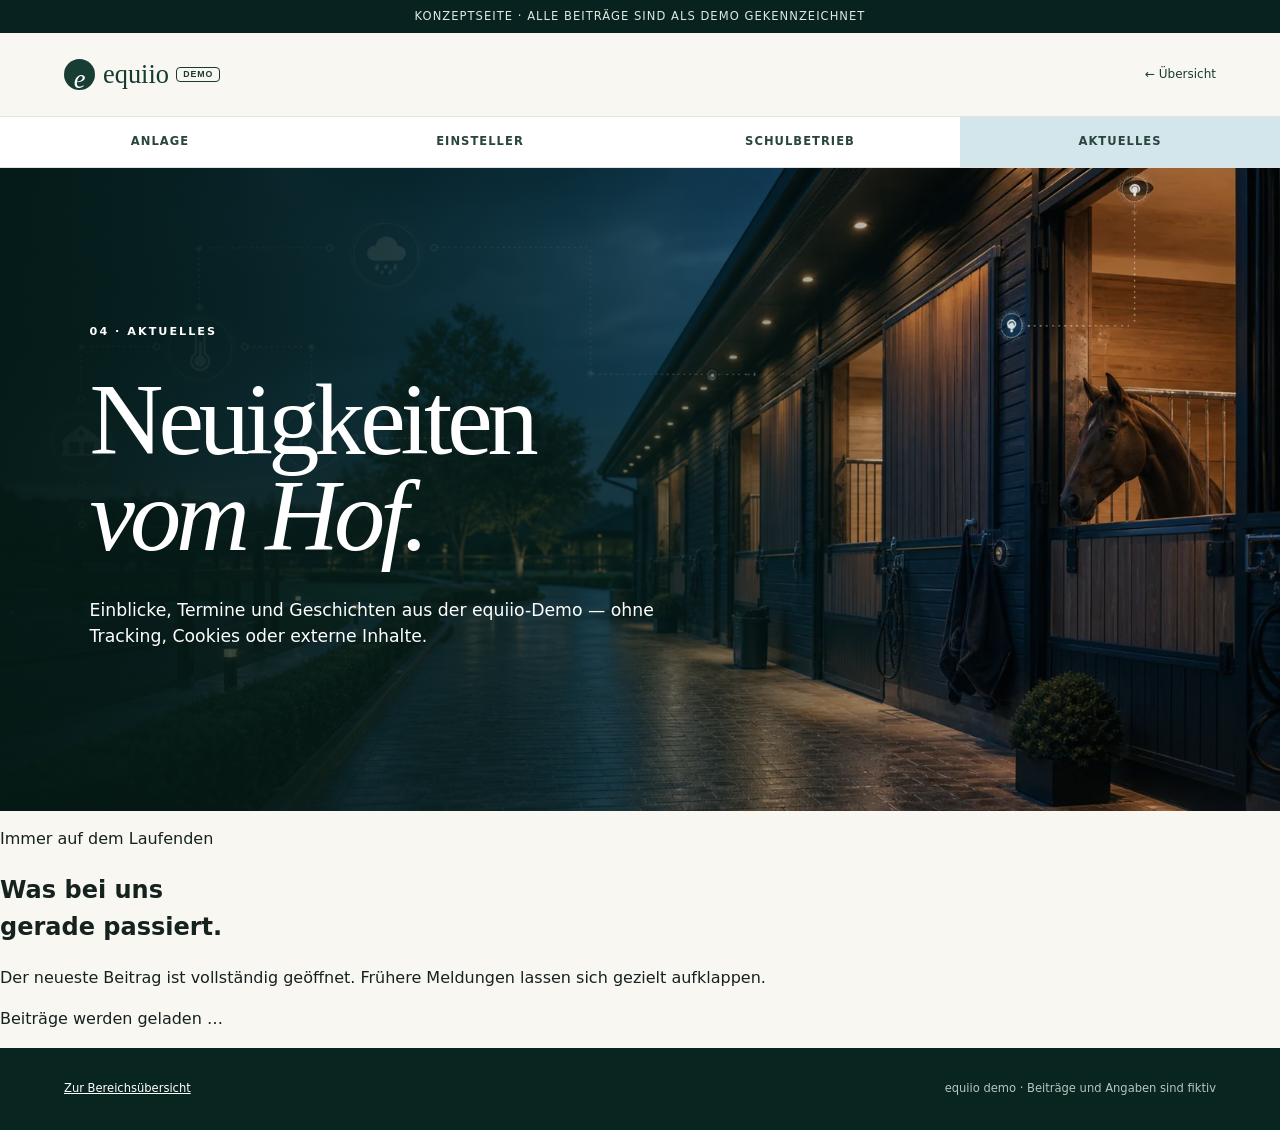
==== aktuelles.html @ f4b50541 "Aktuelles-Bereich hinzufügen: aktuelles.html" ====
<!doctype html>
<html lang="de">
<head>
  <meta charset="utf-8">
  <meta name="viewport" content="width=device-width,initial-scale=1">
  <meta name="description" content="Neuigkeiten und Einblicke aus der equiio Reitstall-Demo.">
  <meta name="robots" content="noindex,nofollow,noarchive">
  <title>Aktuelles · equiio demo</title>
  <link rel="stylesheet" href="style.css">
  <link rel="stylesheet" href="bereiche.css">
  <link rel="stylesheet" href="aktuelles.css">
  <script src="aktuelles.js" defer></script>
</head>
<body class="area-page area-blue news-page">
  <div class="demo-bar">Konzeptseite · alle Beiträge sind als Demo gekennzeichnet</div>
  <header class="area-header"><a class="brand" href="index.html"><span>e</span>equiio <small>demo</small></a><a href="index.html#bereiche">← Übersicht</a></header>
  <nav class="area-switch" aria-label="Bereiche wechseln"><a class="red" href="anlage.html">Anlage</a><a class="green" href="einsteller.html">Einsteller</a><a class="yellow" href="schulbetrieb.html">Schulbetrieb</a><a class="active blue" href="aktuelles.html" aria-current="page">Aktuelles</a></nav>
  <main>
    <section class="area-hero news-hero"><p>04 · Aktuelles</p><h1>Neuigkeiten<br><em>vom Hof.</em></h1><p>Einblicke, Termine und Geschichten aus der equiio-Demo — ohne Tracking, Cookies oder externe Inhalte.</p></section>
    <section class="news-content" aria-labelledby="news-heading">
      <div class="news-intro"><div><p class="news-kicker">Immer auf dem Laufenden</p><h2 id="news-heading">Was bei uns<br>gerade passiert.</h2></div><p>Der neueste Beitrag ist vollständig geöffnet. Frühere Meldungen lassen sich gezielt aufklappen.</p></div>
      <div id="news-list" class="news-list" aria-live="polite"><p class="news-loading">Beiträge werden geladen …</p></div>
      <noscript><p class="news-error">Für die sortierte Beitragsansicht muss JavaScript aktiviert sein.</p></noscript>
    </section>
  </main>
  <footer class="area-footer"><a href="index.html#bereiche">Zur Bereichsübersicht</a><span>equiio demo · Beiträge und Angaben sind fiktiv</span></footer>
</body>
</html>
---- style.css ----
:root{--forest:#123c35;--forest-2:#0a2924;--sage:#9eb3a1;--cream:#f3f0e8;--paper:#fbfaf6;--gold:#c8a96b;--ink:#15221e;--muted:#6f7772;--line:#d8ddd8;--white:#fff;--radius:22px}
body.area-red{--area:#724b3b;--area-strong:#432d27}body.area-green{--area:#496f55;--area-strong:#274637}body.area-yellow{--area:#9a7742;--area-strong:#57462e}body.area-blue{--area:#476b78;--area-strong:#263f49}
body.area-page .area-hero{position:relative;color:#fff;background-size:cover;background-position:center;isolation:isolate}body.area-page .area-hero:before{position:absolute;z-index:-1;inset:0;background:linear-gradient(90deg,rgba(5,26,21,.92),rgba(7,34,28,.62) 48%,rgba(6,26,22,.12) 78%);content:""}body.area-page .area-hero>p{position:relative;max-width:600px}body.area-red .area-hero{background-image:url("assets/anlage.webp?v=1")}body.area-green .area-hero{background-image:url("assets/einsteller.webp?v=1")}body.area-yellow .area-hero{background-image:url("assets/schulbetrieb.webp?v=1")}body.area-blue .area-hero{background-image:url("assets/digitales.webp?v=1")}@media(max-width:700px){body.area-page .area-hero{background-position:64% center}body.area-page .area-hero:before{background:linear-gradient(90deg,rgba(5,26,21,.93),rgba(7,34,28,.64) 72%,rgba(6,26,22,.28))}}
*{box-sizing:border-box}html{scroll-behavior:smooth}body{margin:0;color:var(--ink);background:var(--paper);font-family:Inter,ui-sans-serif,system-ui,-apple-system,"Segoe UI",sans-serif;line-height:1.55}button,input,select{font:inherit}button,a{ -webkit-tap-highlight-color:transparent}.demo-bar{padding:.48rem 1rem;color:#dce8e2;background:#08231f;text-align:center;font-size:.72rem;letter-spacing:.09em;text-transform:uppercase}.site-header{position:absolute;z-index:10;top:36px;left:0;right:0;display:flex;align-items:center;gap:2rem;max-width:1400px;margin:auto;padding:1.5rem 3.5rem;color:#fff}.brand{display:flex;align-items:center;gap:.15rem;color:inherit;font-family:Georgia,serif;font-size:1.65rem;text-decoration:none}.brand>span{display:grid;width:31px;height:31px;margin-right:.35rem;color:var(--forest);background:var(--gold);border-radius:50%;place-items:center;font-style:italic}.brand small{margin-left:.3rem;padding:.15rem .38rem;border:1px solid currentColor;border-radius:4px;font:600 .55rem/1 sans-serif;letter-spacing:.1em;text-transform:uppercase}.site-header nav{display:flex;gap:2rem;margin:auto}.site-header nav a{color:#f6f5f0;text-decoration:none;font-size:.84rem}.nav-cta{padding:.65rem 1rem;color:#fff;border:1px solid rgba(255,255,255,.55);border-radius:99px;text-decoration:none;font-size:.8rem}.menu-button{display:none}.hero{position:relative;min-height:850px;color:#fff;background:var(--forest);overflow:hidden}.hero>img{position:absolute;width:100%;height:100%;object-fit:cover}.hero-shade{position:absolute;inset:0;background:linear-gradient(90deg,rgba(4,25,21,.88) 0%,rgba(7,37,31,.61) 38%,rgba(7,28,24,.05) 70%),linear-gradient(0deg,rgba(6,25,22,.7),transparent 35%)}.hero-copy{position:relative;z-index:2;max-width:780px;padding:245px 5vw 150px}.kicker{margin:0 0 1.1rem;color:var(--gold);font-size:.73rem;font-weight:700;letter-spacing:.2em;text-transform:uppercase}.hero h1,.section h2{margin:0;font-family:Georgia,"Times New Roman",serif;font-weight:400;line-height:.98}.hero h1{font-size:clamp(4.5rem,8vw,8rem);letter-spacing:-.045em}.hero h1 em,.section h2 span,blockquote em{color:var(--gold);font-weight:400}.hero-copy>p:not(.kicker){max-width:600px;margin:2rem 0;color:#e1e9e5;font-size:1.12rem}.hero-actions{display:flex;gap:1rem}.button{display:inline-flex;align-items:center;justify-content:center;padding:.9rem 1.25rem;border:0;border-radius:99px;text-decoration:none;font-size:.82rem;font-weight:700;cursor:pointer}.primary{color:#102d28;background:var(--gold)}.ghost{color:#fff;background:rgba(255,255,255,.08);border:1px solid rgba(255,255,255,.45)}.hero-facts{position:absolute;z-index:2;right:4vw;bottom:2.8rem;display:flex;color:#fff;backdrop-filter:blur(12px)}.hero-facts div{display:flex;min-width:125px;padding:1rem 1.3rem;border-left:1px solid rgba(255,255,255,.3);flex-direction:column}.hero-facts strong{font:400 1.7rem Georgia,serif}.hero-facts span{color:#d8e1dc;font-size:.67rem;text-transform:uppercase;letter-spacing:.1em}.section{padding:8rem max(5vw,calc((100% - 1280px)/2))}.section-label{display:flex;align-items:center;gap:1rem;margin-bottom:4.5rem;color:#7b827e;font-size:.7rem;font-weight:700;letter-spacing:.17em;text-transform:uppercase}.section-label:after{height:1px;background:var(--line);content:"";flex:1}.section-label.light{color:#aec0b8}.section-label.light:after{background:rgba(255,255,255,.16)}.intro{background:var(--cream)}.intro-grid{display:grid;grid-template-columns:1.3fr .7fr;gap:8vw;align-items:end}.section h2{font-size:clamp(3rem,5.5vw,5.3rem);letter-spacing:-.035em}.intro-grid>p,.services-head>p{margin:0;color:var(--muted);font-size:1.05rem}.feature-grid{display:grid;grid-template-columns:repeat(3,1fr);gap:1.2rem;margin-top:5rem}.feature-card{padding:2.2rem;background:rgba(255,255,255,.63);border:1px solid rgba(23,61,53,.09);border-radius:var(--radius)}.feature-icon{display:grid;width:48px;height:48px;color:#fff;background:var(--forest);border-radius:50%;place-items:center;font-size:1.4rem}.feature-card h3{margin:1.8rem 0 .6rem;font:400 1.6rem Georgia,serif}.feature-card p{min-height:76px;color:var(--muted)}.feature-card>span{color:#3c5b53;font-size:.72rem;font-weight:700;text-transform:uppercase;letter-spacing:.1em}.live-section{color:#fff;background:var(--forest)}.live-dot{margin-left:auto;padding:.3rem .55rem;color:#bde0c5;background:#176a49;border-radius:99px;letter-spacing:.08em}.live-heading{display:flex;justify-content:space-between;align-items:end;margin-bottom:3.5rem}.live-heading>p{color:#aebdb7;font-size:.8rem}.dashboard{display:grid;grid-template-columns:1.05fr .9fr .95fr;gap:1.2rem}.dashboard article{min-height:390px;padding:1.6rem;color:var(--ink);background:#f7f5ee;border-radius:var(--radius)}.card-top{display:flex;justify-content:space-between;align-items:center;font-size:.76rem;font-weight:700;text-transform:uppercase;letter-spacing:.08em}.mock{padding:.25rem .45rem;color:#886b30;background:#e9ddbf;border-radius:99px;font-size:.55rem}.weather-main{display:flex;gap:1rem;align-items:center;margin:3rem 0}.weather-symbol{display:grid;width:64px;height:64px;color:#9a7225;background:#f1dfae;border-radius:50%;place-items:center;font-size:2rem}.weather-main>strong{font:400 4rem Georgia,serif}.weather-main div:last-child{display:flex;flex-direction:column}.weather-main small{color:var(--muted)}.weather-details{display:grid;grid-template-columns:repeat(3,1fr);border-top:1px solid var(--line);border-bottom:1px solid var(--line)}.weather-details div{display:flex;padding:1rem .5rem;flex-direction:column}.weather-details span{color:var(--muted);font-size:.68rem}.weather-card>p{color:#8a918d;font-size:.68rem}.pasture-card{overflow:hidden}.status-open{color:#257048}.pasture-visual{position:relative;height:210px;margin:1.5rem -1.6rem 0;background:linear-gradient(#cde2df,#e8e1c5);overflow:hidden}.sun{position:absolute;top:26px;right:38px;width:42px;height:42px;background:#efd386;border-radius:50%;box-shadow:0 0 40px #efd386}.hill{position:absolute;bottom:-45px;width:130%;height:150px;border-radius:50%}.h1{left:-30%;background:#779d72}.h2{right:-60%;bottom:-75px;background:#4e7958}.horse{position:absolute;z-index:2;right:43%;bottom:35px;color:#193d35;font-size:3.5rem}.pasture-info{display:flex;justify-content:space-between;align-items:center;padding-top:1.2rem}.pasture-info div{display:flex;flex-direction:column}.pasture-info strong{font:400 2.4rem Georgia,serif}.pasture-info span{color:var(--muted);font-size:.7rem}.pasture-info button{padding:.55rem .8rem;color:var(--forest);background:transparent;border:1px solid #a9b8b2;border-radius:99px;cursor:pointer;font-size:.7rem}.timeline{margin:2rem 0 0;padding:0;list-style:none}.timeline li{display:grid;grid-template-columns:48px 1fr 24px;gap:.8rem;align-items:center;padding:1rem 0;border-bottom:1px solid var(--line)}.timeline time{color:var(--muted);font-size:.72rem}.timeline li>div{display:flex;flex-direction:column}.timeline b{font-size:.85rem}.timeline span{color:var(--muted);font-size:.67rem}.timeline i{font-style:normal;color:#488264}.timeline .active{color:#47a66f}.services{background:var(--paper)}.services-head{display:grid;grid-template-columns:1.2fr .8fr;gap:8vw;align-items:end}.service-list{margin-top:5rem;border-top:1px solid var(--line)}.service-row{display:grid;grid-template-columns:55px 1fr 52px;gap:1.5rem;align-items:center;padding:2rem .5rem;border-bottom:1px solid var(--line)}.service-row>span{color:#8b938e;font-size:.7rem}.service-row h3{margin:0;font:400 2rem Georgia,serif}.service-row p{margin:.25rem 0 0;color:var(--muted)}.round-button{display:grid;width:44px;height:44px;padding:0;color:var(--forest);background:transparent;border:1px solid #a9b4af;border-radius:50%;place-items:center;text-decoration:none;cursor:pointer}.service-row:hover .round-button{color:#fff;background:var(--forest)}.booking{display:grid;grid-template-columns:1fr 400px;gap:10vw;align-items:center;color:#fff;background:#244d45;overflow:hidden}.booking-copy>p:not(.kicker){max-width:570px;margin:2rem 0;color:#cad8d3}.phone{padding:22px;background:#f4f1e9;border:9px solid #0c2722;border-radius:38px;box-shadow:0 30px 90px rgba(0,0,0,.25);color:var(--ink);transform:rotate(2deg)}.phone-top{display:flex;justify-content:space-between}.phone-top span{font:700 1.25rem Georgia,serif}.phone-top b{padding:.2rem .45rem;color:#fff;background:var(--forest);border-radius:99px;font-size:.55rem}.phone>p{margin:2rem 0 1rem;font:400 1.6rem Georgia,serif}.slot{display:grid;grid-template-columns:48px 1fr 20px;gap:.8rem;align-items:center;margin:.7rem 0;padding:.9rem;background:#fff;border-radius:14px}.slot.selected{background:#d9e5db}.slot time{text-align:center;font:700 1.1rem Georgia,serif}.slot time small{font:600 .55rem sans-serif}.slot div{display:flex;flex-direction:column}.slot b{font-size:.75rem}.slot span{color:var(--muted);font-size:.6rem}.concept{color:#fff;background:var(--forest-2)}.concept blockquote{max-width:1050px;margin:2rem auto 6rem;text-align:center;font:400 clamp(2.8rem,5vw,5.2rem)/1.08 Georgia,serif}.concept-meta{display:flex;justify-content:space-between;gap:4rem;padding-top:2rem;border-top:1px solid rgba(255,255,255,.15);color:#aebdb7}.concept-meta p{max-width:510px;margin:0}.concept-meta div{display:flex;gap:.5rem;align-items:flex-start}.concept-meta span{padding:.35rem .6rem;border:1px solid rgba(255,255,255,.2);border-radius:99px;font-size:.65rem}footer{display:grid;grid-template-columns:1fr 1.5fr;gap:2rem;padding:4rem 5vw;color:#9eaaa5;background:#071d19;font-size:.76rem}.footer-brand{color:#fff}.footer-brand>span{color:var(--forest)}footer p{margin:0}footer nav{display:flex;gap:1.2rem;grid-column:2}footer nav a,footer nav button{padding:0;color:#c2ccc8;background:none;border:0;text-decoration:none;cursor:pointer;font-size:inherit}footer>small{grid-column:2;color:#6d7d76}dialog{width:min(560px,calc(100% - 2rem));padding:2.4rem;border:0;border-radius:var(--radius);box-shadow:0 30px 100px rgba(0,0,0,.35)}dialog::backdrop{background:rgba(4,25,21,.78);backdrop-filter:blur(5px)}dialog h2{margin:0 0 1.5rem;font:400 2.4rem Georgia,serif}.dialog-close{position:absolute;top:1rem;right:1rem;width:36px;height:36px;background:#edf0ec;border:0;border-radius:50%;cursor:pointer;font-size:1.3rem}form{display:grid;gap:1rem}label{display:grid;gap:.35rem;font-size:.72rem;font-weight:700}input,select{width:100%;padding:.85rem;border:1px solid #ccd3cf;border-radius:9px;background:#fff}.privacy-note{padding:.8rem;color:#557068;background:#edf3ef;border-radius:9px;font-size:.68rem}.success-icon{display:grid;width:62px;height:62px;color:#fff;background:#347759;border-radius:50%;place-items:center;font-size:1.8rem}#booking-success h3{font:400 2rem Georgia,serif}#toast{position:fixed;z-index:20;right:1rem;bottom:1rem;max-width:360px;padding:1rem 1.3rem;color:#fff;background:#173f37;border-radius:12px;box-shadow:0 10px 40px rgba(0,0,0,.25);opacity:0;transform:translateY(20px);pointer-events:none;transition:.3s}#toast.show{opacity:1;transform:none}.reveal{opacity:0;transform:translateY(25px);transition:opacity .7s,transform .7s}.reveal.visible{opacity:1;transform:none}
@media(max-width:950px){.site-header{padding:1.2rem 1.5rem}.site-header nav,.nav-cta{display:none}.menu-button{display:block;margin-left:auto;color:#fff;background:transparent;border:1px solid rgba(255,255,255,.5);border-radius:99px;padding:.5rem .8rem}.site-header nav.open{position:absolute;top:70px;right:1.5rem;display:flex;padding:1rem;background:#0b2d27;border-radius:12px;flex-direction:column}.hero-copy{padding-left:1.5rem}.hero-facts{display:none}.intro-grid,.services-head{grid-template-columns:1fr;gap:2rem}.dashboard{grid-template-columns:1fr 1fr}.day-card{grid-column:1/-1}.booking{grid-template-columns:1fr}.phone{max-width:400px;margin:auto}.concept-meta{flex-direction:column}.feature-grid{grid-template-columns:1fr}.feature-card p{min-height:auto}}
@media(max-width:650px){.demo-bar{font-size:.58rem}.hero{min-height:760px}.hero>img{object-position:66% center}.hero-shade{background:linear-gradient(90deg,rgba(4,25,21,.92),rgba(7,37,31,.45)),linear-gradient(0deg,rgba(6,25,22,.8),transparent 50%)}.hero h1{font-size:3.8rem}.hero-copy{padding-top:210px}.hero-actions{align-items:flex-start;flex-direction:column}.section{padding:5.5rem 1.25rem}.section-label{margin-bottom:3rem}.dashboard{grid-template-columns:1fr}.day-card{grid-column:auto}.live-heading{align-items:flex-start;flex-direction:column}.service-row{grid-template-columns:35px 1fr 44px;gap:.7rem}.service-row h3{font-size:1.5rem}.service-row p{font-size:.78rem}.booking{padding-bottom:0}.phone{width:340px;max-width:100%;transform:none}.concept blockquote{text-align:left}.concept-meta div{align-items:flex-start;flex-direction:column}footer{grid-template-columns:1fr}footer nav,footer>small{grid-column:1}}
@media(prefers-reduced-motion:reduce){html{scroll-behavior:auto}.reveal{opacity:1;transform:none;transition:none}}
.portal{background:#f8f7f2}.portal-head{display:grid;grid-template-columns:1.2fr .8fr;gap:8vw;align-items:end;margin-bottom:4.5rem}.portal-head>p{margin:0;color:var(--muted);font-size:1.05rem}.portal-grid{display:grid;grid-template-columns:repeat(2,1fr);gap:1.2rem}.portal-card{position:relative;display:flex;min-height:460px;padding:2rem;color:#18302a;border:1px solid rgba(20,45,38,.08);border-radius:28px;box-shadow:0 20px 55px rgba(19,42,35,.06);overflow:hidden;flex-direction:column;text-decoration:none;transition:transform .35s,box-shadow .35s}.portal-card:before{position:absolute;inset:0;background:radial-gradient(circle at 85% 10%,rgba(255,255,255,.72),transparent 38%),linear-gradient(135deg,rgba(255,255,255,.2),transparent 55%);content:""}.portal-card>*{position:relative}.portal-card:hover{transform:translateY(-7px);box-shadow:0 28px 75px rgba(19,42,35,.14)}.portal-red{background:linear-gradient(145deg,#f3d7d5,#e9bfc0 58%,#dba9ad)}.portal-green{background:linear-gradient(145deg,#dcebdc,#bcd9c4 58%,#9fc8ad)}.portal-yellow{background:linear-gradient(145deg,#f5ebc8,#eadb9d 58%,#ddc678)}.portal-blue{background:linear-gradient(145deg,#dcebef,#bad7e2 58%,#99bfd0)}.portal-number{align-self:flex-end;font:.7rem/1 sans-serif;letter-spacing:.15em}.portal-icon{display:grid;width:58px;height:58px;margin:1rem 0 2.3rem;background:rgba(255,255,255,.45);border:1px solid rgba(255,255,255,.62);border-radius:18px;place-items:center;font-size:1.8rem;backdrop-filter:blur(10px)}.portal-card p{margin:0 0 .6rem;font-size:.67rem;font-weight:800;letter-spacing:.16em;text-transform:uppercase}.portal-card h3{margin:0;font:400 clamp(2rem,3.2vw,3.2rem)/1.03 Georgia,serif;letter-spacing:-.025em}.portal-card ul{display:flex;gap:.45rem;margin:1.5rem 0;padding:0;flex-wrap:wrap;list-style:none}.portal-card li{padding:.35rem .6rem;background:rgba(255,255,255,.35);border-radius:99px;font-size:.66rem}.portal-card>b{display:flex;justify-content:space-between;align-items:center;margin-top:auto;padding-top:1.4rem;border-top:1px solid rgba(22,53,44,.14);font-size:.73rem;text-transform:uppercase;letter-spacing:.1em}.portal-card b i{display:grid;width:38px;height:38px;background:rgba(255,255,255,.55);border-radius:50%;place-items:center;font-style:normal;font-size:1rem}@media(max-width:950px){.portal-head{grid-template-columns:1fr;gap:2rem}}@media(max-width:650px){.portal-grid{grid-template-columns:1fr}.portal-card{min-height:410px}}
---- bereiche.css ----
.area-page{--area:#d9e8e1;--area-strong:#9fc8ad;margin:0;background:#f8f7f2}.area-red{--area:#f1d5d3;--area-strong:#dba9ad}.area-green{--area:#dcebdc;--area-strong:#9fc8ad}.area-yellow{--area:#f5ebc8;--area-strong:#ddc678}.area-blue{--area:#dcebef;--area-strong:#99bfd0}.area-header{display:flex;justify-content:space-between;align-items:center;padding:1.3rem 5vw;color:#173a33;background:#f8f7f2}.area-header>a:last-child{color:inherit;text-decoration:none;font-size:.75rem}.area-header .brand>span{color:#fff;background:#183d35}.area-switch{position:sticky;z-index:8;top:0;display:grid;grid-template-columns:repeat(4,1fr);background:#fff;border-top:1px solid #e0e3df;border-bottom:1px solid #e0e3df}.area-switch a{padding:1rem;text-align:center;color:#29453e;text-decoration:none;font-size:.72rem;font-weight:800;letter-spacing:.09em;text-transform:uppercase;transition:.25s}.area-switch a.red:hover,.area-switch a.red.active{background:#efcfce}.area-switch a.green:hover,.area-switch a.green.active{background:#d3e7d5}.area-switch a.yellow:hover,.area-switch a.yellow.active{background:#f1e4b7}.area-switch a.blue:hover,.area-switch a.blue.active{background:#d3e6ec}.area-hero{min-height:570px;padding:9rem 7vw;background:radial-gradient(circle at 85% 10%,rgba(255,255,255,.85),transparent 35%),linear-gradient(135deg,var(--area),var(--area-strong));overflow:hidden}.area-hero>p:first-child{font-size:.7rem;font-weight:800;letter-spacing:.18em;text-transform:uppercase}.area-hero h1{max-width:1000px;margin:2rem 0;font:400 clamp(4rem,8vw,8rem)/.94 Georgia,serif;letter-spacing:-.05em}.area-hero h1 em{color:#fff;text-shadow:0 1px 1px rgba(20,40,34,.1);font-weight:400}.area-hero>p:last-child{max-width:580px;font-size:1.08rem}.area-content{padding:8rem max(5vw,calc((100% - 1280px)/2))}.area-intro{display:grid;grid-template-columns:1.1fr .9fr;gap:8vw;align-items:end}.area-intro h2{margin:0;font:400 clamp(3rem,5vw,5rem)/1 Georgia,serif}.area-intro p{margin:0;color:#69736e}.info-grid{display:grid;grid-template-columns:repeat(2,1fr);gap:1rem;margin-top:5rem}.info-grid article{min-height:260px;padding:2rem;background:#fff;border:1px solid #e3e6e2;border-radius:22px}.info-grid b{color:#779188;font-size:.68rem;text-transform:uppercase;letter-spacing:.12em}.info-grid h3{margin:2.5rem 0 .7rem;font:400 2rem Georgia,serif}.info-grid p{color:#6d7772}.info-grid button,.info-grid a{display:inline-block;margin-top:.7rem;padding:.65rem .9rem;color:#173d35;background:var(--area);border:0;border-radius:99px;text-decoration:none;cursor:pointer;font-size:.72rem;font-weight:700}.area-footer{display:flex;justify-content:space-between;padding:2rem 5vw;color:#b7c5bf;background:#09251f;font-size:.72rem}.area-footer a{color:#fff}#area-toast{position:fixed;right:1rem;bottom:1rem;padding:1rem 1.2rem;color:#fff;background:#173f37;border-radius:12px;opacity:0;transform:translateY(20px);transition:.3s;pointer-events:none}#area-toast.show{opacity:1;transform:none}@media(max-width:700px){.area-switch a{padding:.8rem .2rem;font-size:.58rem}.area-hero{min-height:520px;padding:6rem 1.3rem}.area-hero h1{font-size:4rem}.area-content{padding:5rem 1.3rem}.area-intro,.info-grid{grid-template-columns:1fr}.area-intro{gap:2rem}.area-footer{gap:1rem;flex-direction:column}}
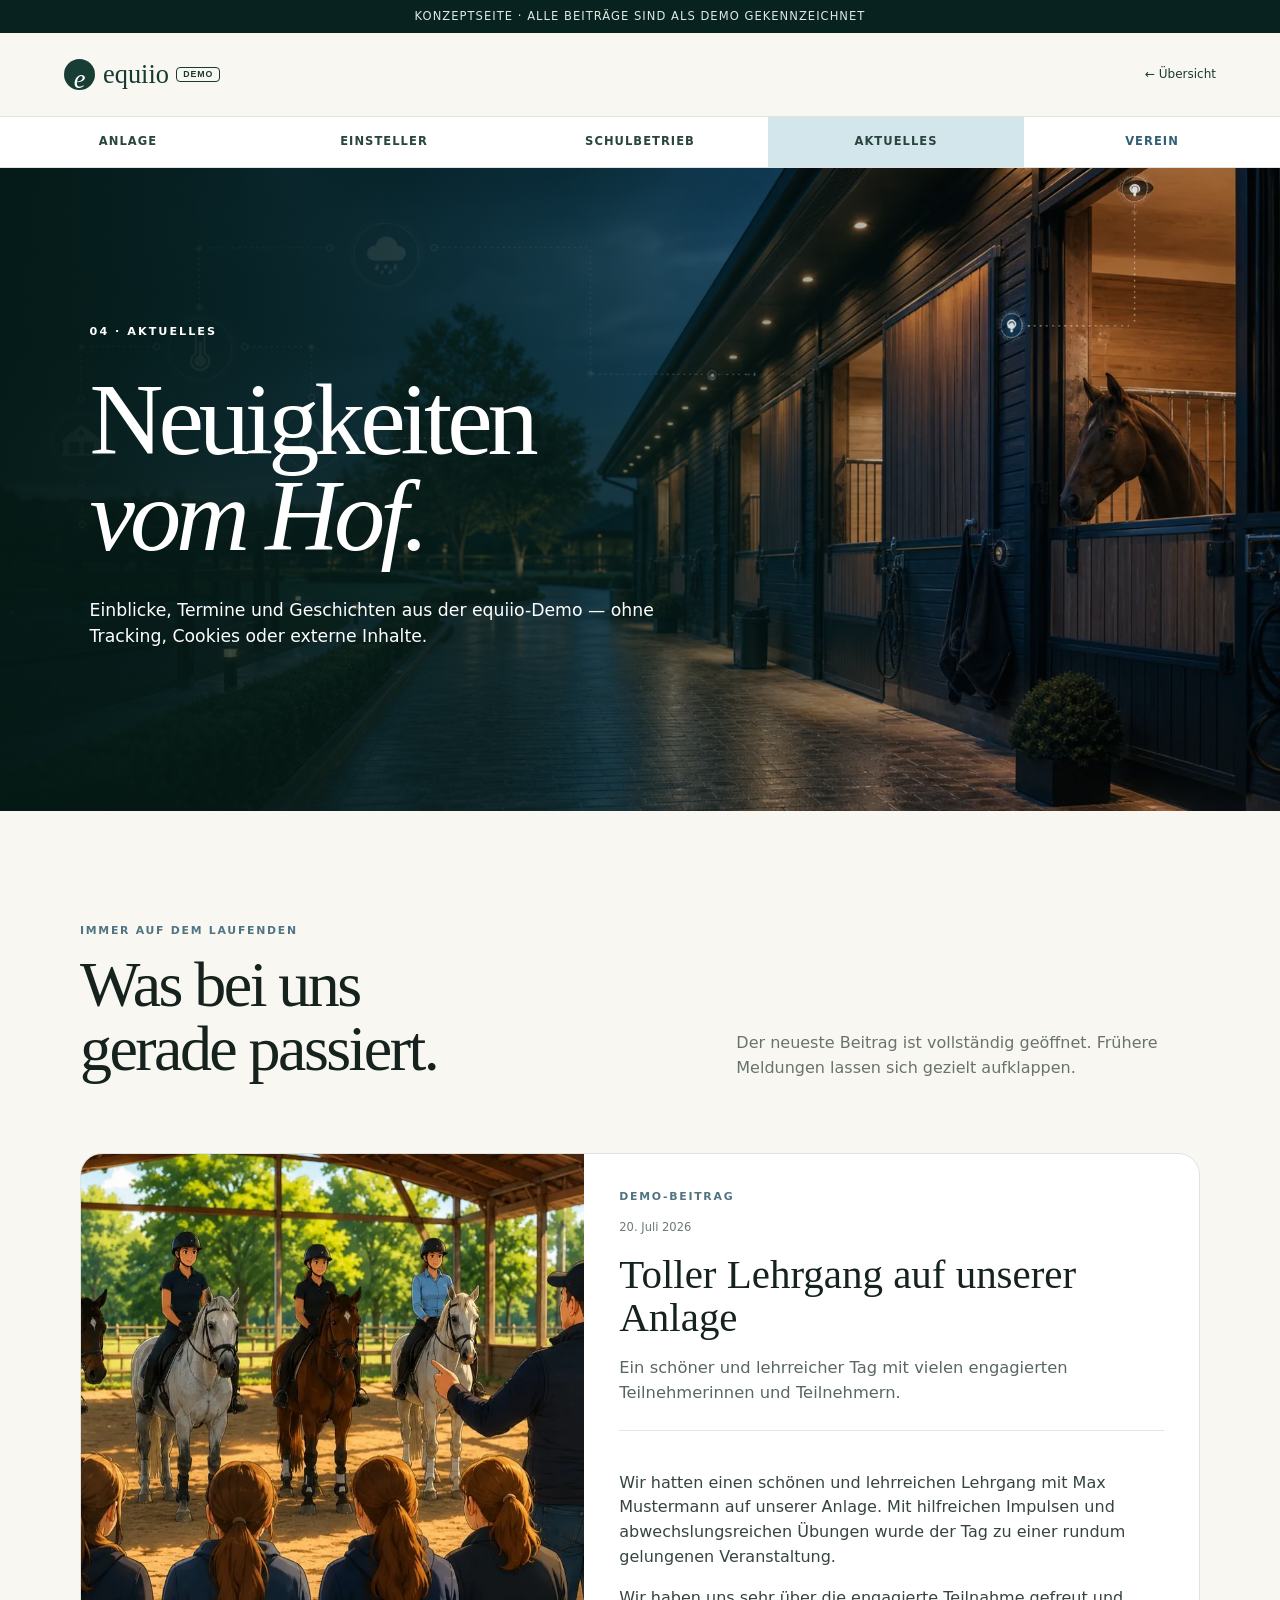
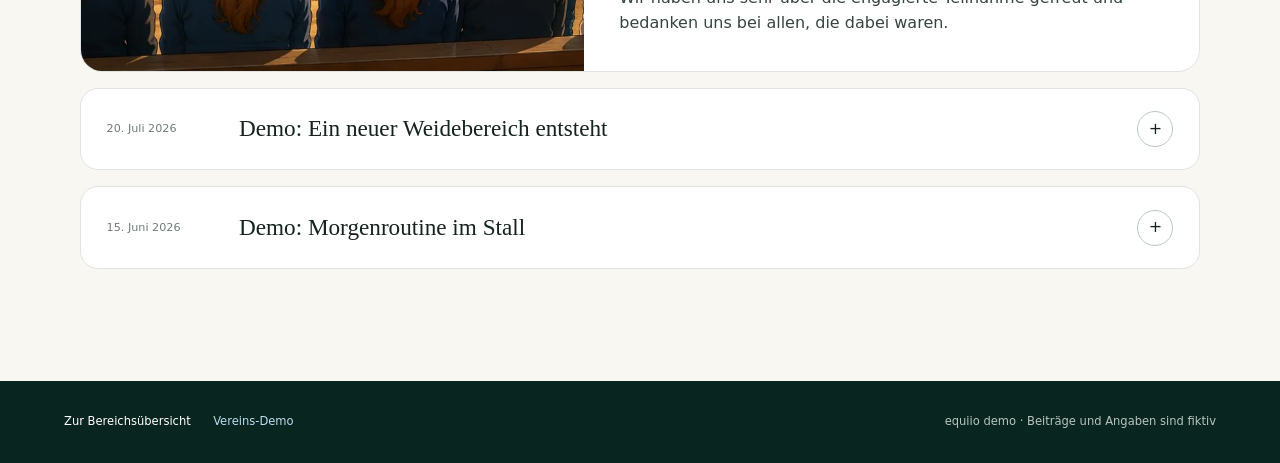
==== commit d97f107f: "Vereins-Demo gegenseitig verknüpfen" ====
--- a/aktuelles.html
+++ b/aktuelles.html
@@ -1,3 +1,4 @@
+
 <!doctype html>
 <html lang="de">
 <head>
@@ -14,7 +15,7 @@
 <body class="area-page area-blue news-page">
   <div class="demo-bar">Konzeptseite · alle Beiträge sind als Demo gekennzeichnet</div>
   <header class="area-header"><a class="brand" href="index.html"><span>e</span>equiio <small>demo</small></a><a href="index.html#bereiche">← Übersicht</a></header>
-  <nav class="area-switch" aria-label="Bereiche wechseln"><a class="red" href="anlage.html">Anlage</a><a class="green" href="einsteller.html">Einsteller</a><a class="yellow" href="schulbetrieb.html">Schulbetrieb</a><a class="active blue" href="aktuelles.html" aria-current="page">Aktuelles</a></nav>
+  <nav class="area-switch" aria-label="Bereiche wechseln"><a class="red" href="anlage.html">Anlage</a><a class="green" href="einsteller.html">Einsteller</a><a class="yellow" href="schulbetrieb.html">Schulbetrieb</a><a class="active blue" href="aktuelles.html" aria-current="page">Aktuelles</a><a class="club-link" href="https://home-5020974089.app-ionos.space/">Verein</a></nav>
   <main>
     <section class="area-hero news-hero"><p>04 · Aktuelles</p><h1>Neuigkeiten<br><em>vom Hof.</em></h1><p>Einblicke, Termine und Geschichten aus der equiio-Demo — ohne Tracking, Cookies oder externe Inhalte.</p></section>
     <section class="news-content" aria-labelledby="news-heading">
@@ -23,6 +24,7 @@
       <noscript><p class="news-error">Für die sortierte Beitragsansicht muss JavaScript aktiviert sein.</p></noscript>
     </section>
   </main>
-  <footer class="area-footer"><a href="index.html#bereiche">Zur Bereichsübersicht</a><span>equiio demo · Beiträge und Angaben sind fiktiv</span></footer>
+  <footer class="area-footer"><nav aria-label="Footer-Navigation"><a href="index.html#bereiche">Zur Bereichsübersicht</a><a class="club-footer-link" href="https://home-5020974089.app-ionos.space/">Vereins-Demo</a></nav><span>equiio demo · Beiträge und Angaben sind fiktiv</span></footer>
 </body>
 </html>
+
--- a/bereiche.css
+++ b/bereiche.css
@@ -1 +1,3 @@
-.area-page{--area:#d9e8e1;--area-strong:#9fc8ad;margin:0;background:#f8f7f2}.area-red{--area:#f1d5d3;--area-strong:#dba9ad}.area-green{--area:#dcebdc;--area-strong:#9fc8ad}.area-yellow{--area:#f5ebc8;--area-strong:#ddc678}.area-blue{--area:#dcebef;--area-strong:#99bfd0}.area-header{display:flex;justify-content:space-between;align-items:center;padding:1.3rem 5vw;color:#173a33;background:#f8f7f2}.area-header>a:last-child{color:inherit;text-decoration:none;font-size:.75rem}.area-header .brand>span{color:#fff;background:#183d35}.area-switch{position:sticky;z-index:8;top:0;display:grid;grid-template-columns:repeat(4,1fr);background:#fff;border-top:1px solid #e0e3df;border-bottom:1px solid #e0e3df}.area-switch a{padding:1rem;text-align:center;color:#29453e;text-decoration:none;font-size:.72rem;font-weight:800;letter-spacing:.09em;text-transform:uppercase;transition:.25s}.area-switch a.red:hover,.area-switch a.red.active{background:#efcfce}.area-switch a.green:hover,.area-switch a.green.active{background:#d3e7d5}.area-switch a.yellow:hover,.area-switch a.yellow.active{background:#f1e4b7}.area-switch a.blue:hover,.area-switch a.blue.active{background:#d3e6ec}.area-hero{min-height:570px;padding:9rem 7vw;background:radial-gradient(circle at 85% 10%,rgba(255,255,255,.85),transparent 35%),linear-gradient(135deg,var(--area),var(--area-strong));overflow:hidden}.area-hero>p:first-child{font-size:.7rem;font-weight:800;letter-spacing:.18em;text-transform:uppercase}.area-hero h1{max-width:1000px;margin:2rem 0;font:400 clamp(4rem,8vw,8rem)/.94 Georgia,serif;letter-spacing:-.05em}.area-hero h1 em{color:#fff;text-shadow:0 1px 1px rgba(20,40,34,.1);font-weight:400}.area-hero>p:last-child{max-width:580px;font-size:1.08rem}.area-content{padding:8rem max(5vw,calc((100% - 1280px)/2))}.area-intro{display:grid;grid-template-columns:1.1fr .9fr;gap:8vw;align-items:end}.area-intro h2{margin:0;font:400 clamp(3rem,5vw,5rem)/1 Georgia,serif}.area-intro p{margin:0;color:#69736e}.info-grid{display:grid;grid-template-columns:repeat(2,1fr);gap:1rem;margin-top:5rem}.info-grid article{min-height:260px;padding:2rem;background:#fff;border:1px solid #e3e6e2;border-radius:22px}.info-grid b{color:#779188;font-size:.68rem;text-transform:uppercase;letter-spacing:.12em}.info-grid h3{margin:2.5rem 0 .7rem;font:400 2rem Georgia,serif}.info-grid p{color:#6d7772}.info-grid button,.info-grid a{display:inline-block;margin-top:.7rem;padding:.65rem .9rem;color:#173d35;background:var(--area);border:0;border-radius:99px;text-decoration:none;cursor:pointer;font-size:.72rem;font-weight:700}.area-footer{display:flex;justify-content:space-between;padding:2rem 5vw;color:#b7c5bf;background:#09251f;font-size:.72rem}.area-footer a{color:#fff}#area-toast{position:fixed;right:1rem;bottom:1rem;padding:1rem 1.2rem;color:#fff;background:#173f37;border-radius:12px;opacity:0;transform:translateY(20px);transition:.3s;pointer-events:none}#area-toast.show{opacity:1;transform:none}@media(max-width:700px){.area-switch a{padding:.8rem .2rem;font-size:.58rem}.area-hero{min-height:520px;padding:6rem 1.3rem}.area-hero h1{font-size:4rem}.area-content{padding:5rem 1.3rem}.area-intro,.info-grid{grid-template-columns:1fr}.area-intro{gap:2rem}.area-footer{gap:1rem;flex-direction:column}}
+
+.area-page{--area:#d9e8e1;--area-strong:#9fc8ad;margin:0;background:#f8f7f2}.area-red{--area:#f1d5d3;--area-strong:#dba9ad}.area-green{--area:#dcebdc;--area-strong:#9fc8ad}.area-yellow{--area:#f5ebc8;--area-strong:#ddc678}.area-blue{--area:#dcebef;--area-strong:#99bfd0}.area-header{display:flex;justify-content:space-between;align-items:center;padding:1.3rem 5vw;color:#173a33;background:#f8f7f2}.area-header>a:last-child{color:inherit;text-decoration:none;font-size:.75rem}.area-header .brand>span{color:#fff;background:#183d35}.area-switch{position:sticky;z-index:8;top:0;display:grid;grid-template-columns:repeat(5,1fr);background:#fff;border-top:1px solid #e0e3df;border-bottom:1px solid #e0e3df}.area-switch a{padding:1rem;text-align:center;color:#29453e;text-decoration:none;font-size:.72rem;font-weight:800;letter-spacing:.09em;text-transform:uppercase;transition:.25s}.area-switch a.club-link{color:#315f75}.area-switch a.club-link:hover{background:#dcebf1}.area-switch a:focus-visible,.area-footer a:focus-visible{position:relative;z-index:1;outline:3px solid #79b8d2;outline-offset:-3px}.area-switch a.red:hover,.area-switch a.red.active{background:#efcfce}.area-switch a.green:hover,.area-switch a.green.active{background:#d3e7d5}.area-switch a.yellow:hover,.area-switch a.yellow.active{background:#f1e4b7}.area-switch a.blue:hover,.area-switch a.blue.active{background:#d3e6ec}.area-hero{min-height:570px;padding:9rem 7vw;background:radial-gradient(circle at 85% 10%,rgba(255,255,255,.85),transparent 35%),linear-gradient(135deg,var(--area),var(--area-strong));overflow:hidden}.area-hero>p:first-child{font-size:.7rem;font-weight:800;letter-spacing:.18em;text-transform:uppercase}.area-hero h1{max-width:1000px;margin:2rem 0;font:400 clamp(4rem,8vw,8rem)/.94 Georgia,serif;letter-spacing:-.05em}.area-hero h1 em{color:#fff;text-shadow:0 1px 1px rgba(20,40,34,.1);font-weight:400}.area-hero>p:last-child{max-width:580px;font-size:1.08rem}.area-content{padding:8rem max(5vw,calc((100% - 1280px)/2))}.area-intro{display:grid;grid-template-columns:1.1fr .9fr;gap:8vw;align-items:end}.area-intro h2{margin:0;font:400 clamp(3rem,5vw,5rem)/1 Georgia,serif}.area-intro p{margin:0;color:#69736e}.info-grid{display:grid;grid-template-columns:repeat(2,1fr);gap:1rem;margin-top:5rem}.info-grid article{min-height:260px;padding:2rem;background:#fff;border:1px solid #e3e6e2;border-radius:22px}.info-grid b{color:#779188;font-size:.68rem;text-transform:uppercase;letter-spacing:.12em}.info-grid h3{margin:2.5rem 0 .7rem;font:400 2rem Georgia,serif}.info-grid p{color:#6d7772}.info-grid button,.info-grid a{display:inline-block;margin-top:.7rem;padding:.65rem .9rem;color:#173d35;background:var(--area);border:0;border-radius:99px;text-decoration:none;cursor:pointer;font-size:.72rem;font-weight:700}.area-footer{display:flex;justify-content:space-between;padding:2rem 5vw;color:#b7c5bf;background:#09251f;font-size:.72rem}.area-footer nav{display:flex;gap:1.4rem}.area-footer a{color:#fff}.area-footer .club-footer-link{color:#b9deec}#area-toast{position:fixed;right:1rem;bottom:1rem;padding:1rem 1.2rem;color:#fff;background:#173f37;border-radius:12px;opacity:0;transform:translateY(20px);transition:.3s;pointer-events:none}#area-toast.show{opacity:1;transform:none}@media(max-width:700px){.area-switch a{padding:.8rem .15rem;font-size:.52rem;letter-spacing:.04em}.area-hero{min-height:520px;padding:6rem 1.3rem}.area-hero h1{font-size:4rem}.area-content{padding:5rem 1.3rem}.area-intro,.info-grid{grid-template-columns:1fr}.area-intro{gap:2rem}.area-footer{gap:1rem;flex-direction:column}}
+
--- a/aktuelles.css
+++ b/aktuelles.css
@@ -0,0 +1,2 @@
+.news-page .news-hero{background-image:linear-gradient(135deg,#476b78,#263f49)}.news-content{padding:7rem max(5vw,calc((100% - 1120px)/2));background:#f8f7f2}.news-intro{display:grid;grid-template-columns:1.1fr .9fr;gap:7vw;align-items:end;margin-bottom:4.5rem}.news-intro h2{margin:0;font:400 clamp(3rem,5vw,5rem)/1 Georgia,serif;letter-spacing:-.04em}.news-intro>p{margin:0;color:#69736e}.news-kicker,.post-label{margin:0 0 .8rem;color:#527382;font-size:.68rem;font-weight:800;letter-spacing:.16em;text-transform:uppercase}.news-list{display:grid;gap:1rem}.news-post{overflow:hidden;background:#fff;border:1px solid #dfe4e2;border-radius:22px}.news-post.latest{display:grid;grid-template-columns:minmax(280px,.9fr) 1.1fr}.post-image{width:100%;height:100%;min-height:360px;object-fit:cover;background:#d9e3e4}.post-body{padding:2.2rem}.post-date{display:block;margin-bottom:1rem;color:#6e7a75;font-size:.72rem}.post-title{margin:0 0 1rem;font:400 clamp(2rem,3.2vw,3.2rem)/1.05 Georgia,serif}.post-excerpt{color:#596762;font-size:1.02rem}.post-full{margin-top:1.5rem;padding-top:1.5rem;border-top:1px solid #e2e6e4;color:#35443f}.post-full p:last-child{margin-bottom:0}.news-archive{background:#fff;border:1px solid #dfe4e2;border-radius:18px}.news-archive summary{display:grid;grid-template-columns:110px 1fr auto;gap:1.4rem;align-items:center;padding:1.4rem 1.6rem;cursor:pointer;list-style:none}.news-archive summary::-webkit-details-marker{display:none}.news-archive summary:focus-visible{outline:3px solid #7697a4;outline-offset:3px}.archive-date{color:#6f7c77;font-size:.7rem}.archive-title{font:400 1.45rem Georgia,serif}.archive-toggle{display:grid;width:36px;height:36px;border:1px solid #bac6c2;border-radius:50%;place-items:center;transition:transform .25s}.news-archive[open] .archive-toggle{transform:rotate(45deg)}.archive-content{display:grid;grid-template-columns:240px 1fr;gap:1.8rem;padding:0 1.6rem 1.6rem}.archive-content img{width:100%;height:180px;object-fit:cover;border-radius:12px}.archive-content .post-body{padding:0}.news-loading,.news-error{padding:1.5rem;color:#5f6d68;background:#fff;border-radius:14px}.news-error{color:#7b3e37;background:#f3e7e4}@media(max-width:760px){.news-content{padding:5rem 1.2rem}.news-intro,.news-post.latest,.archive-content{grid-template-columns:1fr}.news-intro{gap:1.6rem}.news-post.latest .post-image{min-height:240px;max-height:320px}.post-body{padding:1.5rem}.news-archive summary{grid-template-columns:1fr auto;gap:.5rem;padding:1.2rem}.archive-date{grid-column:1}.archive-title{grid-column:1}.archive-toggle{grid-column:2;grid-row:1/3}.archive-content{padding:0 1.2rem 1.2rem}.archive-content img{height:220px}}
+@media(max-width:760px){.news-page .area-switch{grid-template-columns:repeat(4,minmax(0,1fr))}.news-page .area-switch a{min-width:0;padding:.8rem .1rem;font-size:.54rem;letter-spacing:.05em}}
